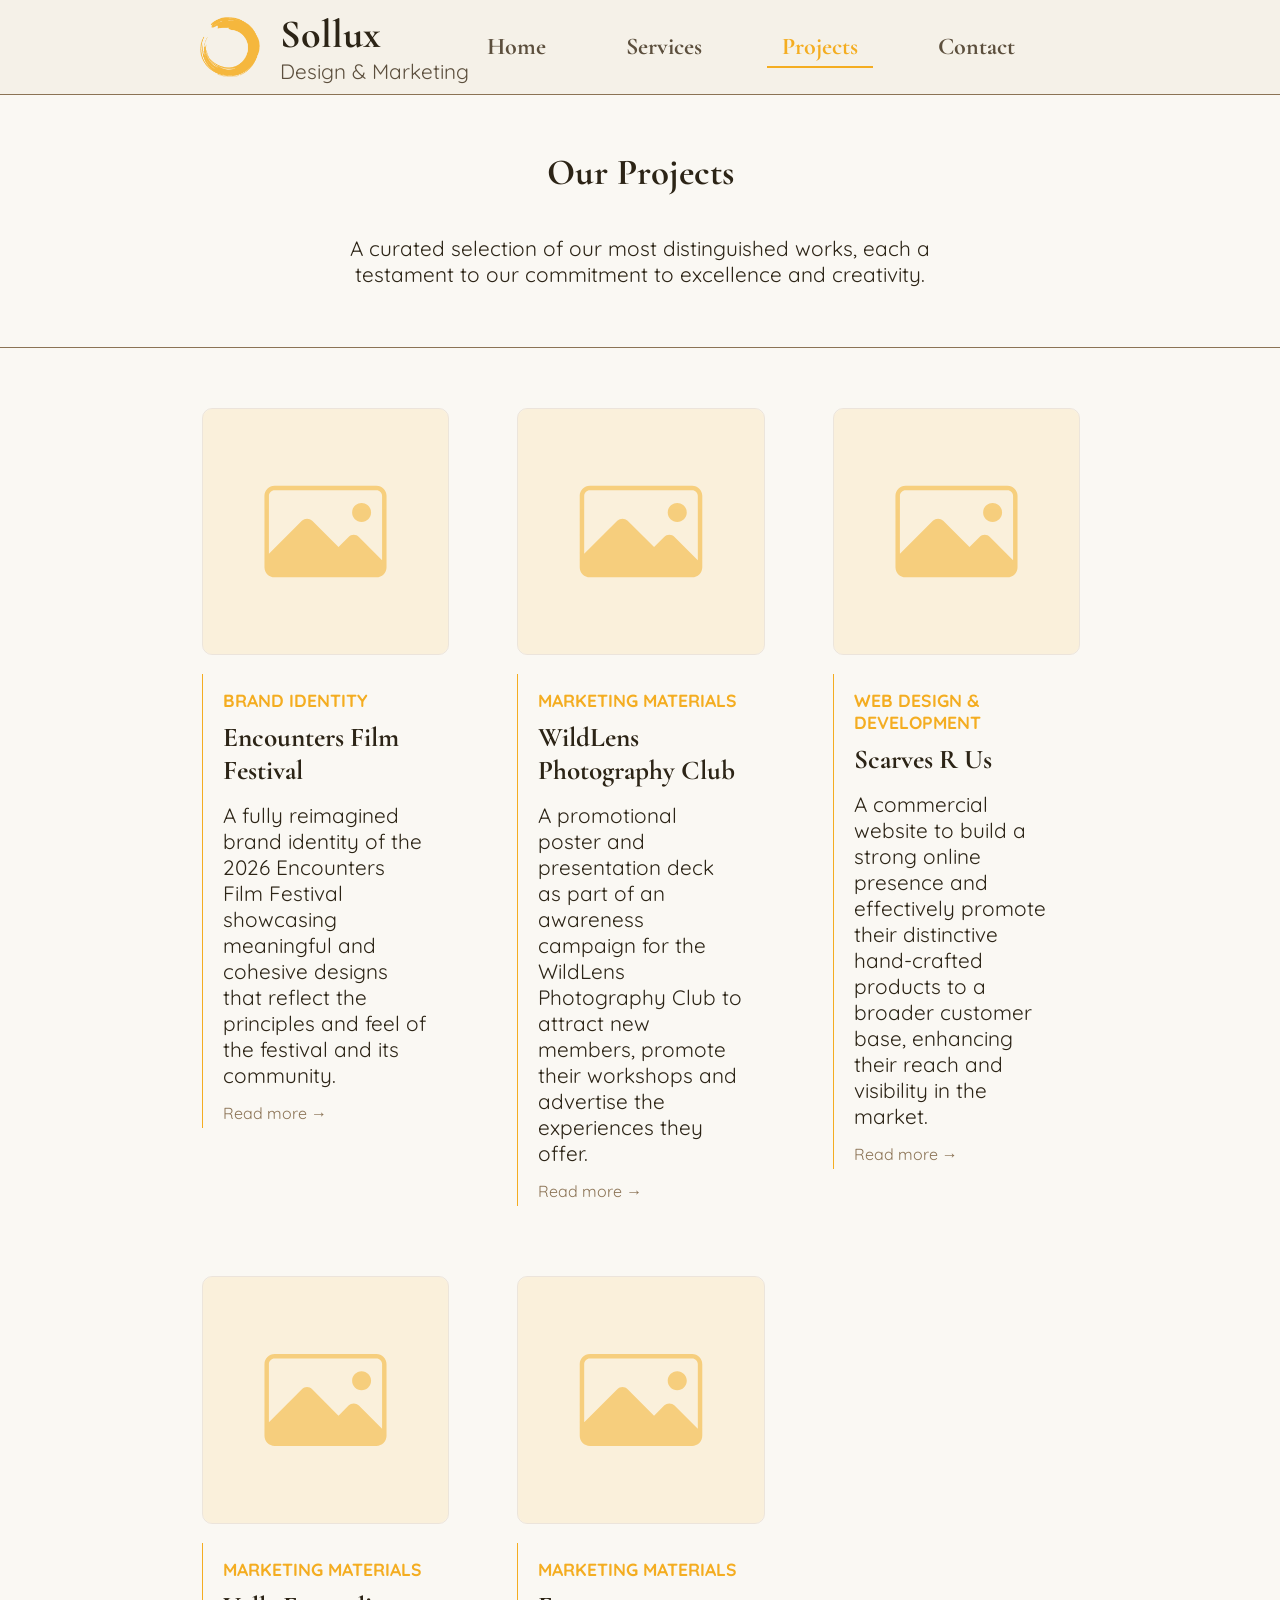
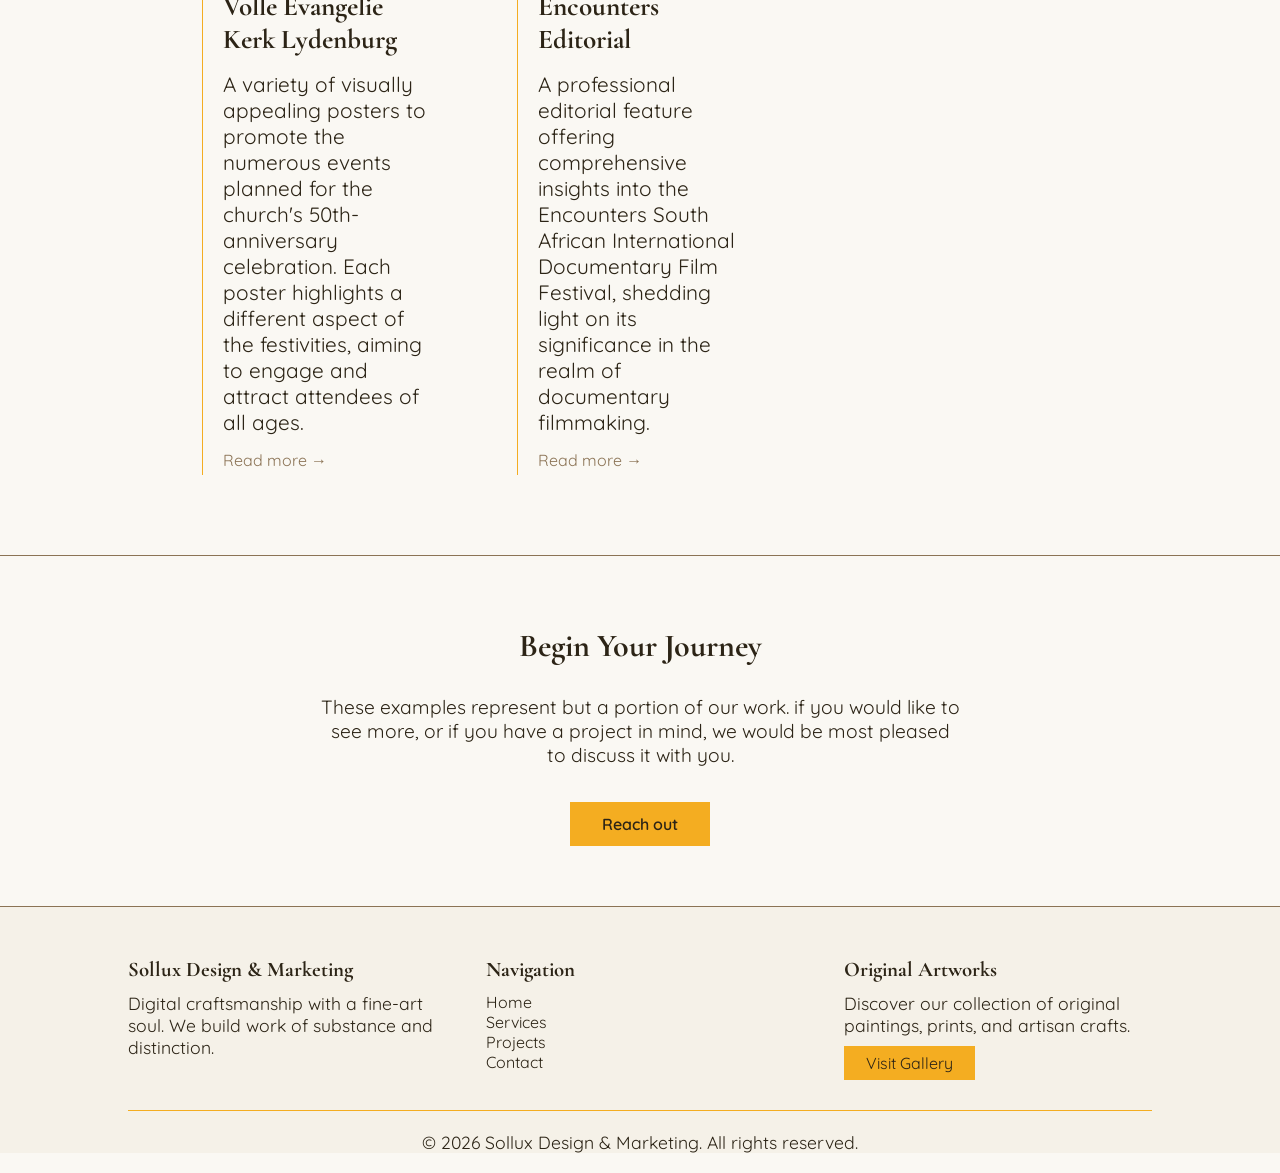
==== projects.html @ 910bec62 "Initial commit" ====
<!DOCTYPE html>
<html lang="en">
<head>
    <meta charset="UTF-8">
    <meta http-equiv="X-UA-Compatible" content="IE=edge">
    <meta name="viewport" content="width=device-width, initial-scale=1.0">
    <title>Projects | Sollux</title>
    <link rel="stylesheet" href="css/styles.css">
    <link rel="stylesheet" href="css/projects.css">
</head>
<body>
    <header>
      <img src="assets/logo.png" alt="SOLLUX logo" class="logo">
      <section>
        <h1>Sollux</h1>
        <h2>Design & Marketing</h2>
      </section>
      <nav> 
        <a href="index.html">Home</a>
        <a href="services.html">Services</a>
        <a href="projects.html" class="active">Projects</a>
        <a href="contact.html">Contact</a>
      </nav>
    </header>
    <main>
        <section class="projects-overview">
            <h1>Our Projects</h1>
            <p>A curated selection of our most distinguished works, each a testament to our commitment to excellence and creativity.</p>
        </section>
        <div class="divider"></div>

        <section class="project-gallery">
            <div class="project-item">
                <img src="assets/placeholder.svg" alt="Project 1">
                <div>
                    <h3>Brand Identity</h3>
                    <h2>Encounters Film Festival</h2>
                    <p>
                        A fully reimagined brand identity of the 2026 Encounters Film Festival showcasing meaningful and cohesive designs that reflect the principles and feel of the festival and its community.
                    </p>
                    <a href="" class="button">Read more →</a>
                </div>
            </div>
            <div class="project-item">
                <img src="assets/placeholder.svg" alt="Project 2">
                <div>
                    <h3>Marketing Materials</h3>
                    <h2>WildLens Photography Club</h2>
                    <p>
                        A promotional poster and presentation deck as part of an awareness campaign for the WildLens Photography Club to attract new members, promote their workshops and advertise the experiences they offer.
                    </p>
                    <a href="" class="button">Read more →</a>
                </div>
            </div>
            <div class="project-item">
                <img src="assets/placeholder.svg" alt="Project 3">
                <div>
                    <h3>Web Design & Development</h3>
                    <h2>Scarves R Us</h2>
                    <p>
                        A commercial website to build a strong online presence and effectively promote their distinctive hand-crafted products to a broader customer base, enhancing their reach and visibility in the market. 
                    </p>
                    <a href="" class="button">Read more →</a>
                </div>
            </div>
            <div class="project-item">
                <img src="assets/placeholder.svg" alt="Project 4">
                <div>
                    <h3>Marketing Materials</h3>
                    <h2>Volle Evangelie Kerk Lydenburg</h2>
                    <p>
                        A variety of visually appealing posters to promote the numerous events planned for the church's 50th-anniversary celebration. Each poster highlights a different aspect of the festivities, aiming to engage and attract attendees of all ages.
                    </p>
                    <a href="" class="button">Read more →</a>
                </div>
            </div>
            <div class="project-item">
                <img src="assets/placeholder.svg" alt="Project 5">
                <div>
                    <h3>Marketing Materials</h3>
                    <h2>Encounters Editorial</h2>
                    <p>A professional editorial feature offering comprehensive insights into the Encounters South African International Documentary Film Festival, shedding light on its significance in the realm of documentary filmmaking.</p>
                    <a href="" class="button">Read more →</a>
                </div>
            </div>
        </section>
        <div class="divider"></div>

        <section id="contact">
            <h2>Begin Your Journey</h2>
            <p>
                These examples represent but a portion of our work. if you would like to see more, or if you have a project in mind, we would be most pleased to discuss it with you.
            </p>
            <a href="contact.html" class="cta-button">Reach out</a>
        </section>

    </main>
    <footer>
      <section>
        <div>
          <h3>Sollux Design & Marketing</h3>
          <p>Digital craftsmanship with a fine-art soul. We build work of substance and distinction.</p>
        </div>
        <div>
          <h3>Navigation</h3>
          <div id="nav">
            <a href="index.html" class="active">Home</a>
            <a href="services.html">Services</a>
            <a href="projects.html">Projects</a>
            <a href="contact.html">Contact</a>
          </div>
          
        </div>
        <div>
          <h3>Original Artworks</h3>
          <p>Discover our collection of original paintings, prints, and artisan crafts.</p>
          <a href="solluxart.co.za" class="cta-button">Visit Gallery</a>
        </div>
      </section>
      <section id="copy">
        <p>&copy; 2026 Sollux Design & Marketing. All rights reserved.</p>  
      </section>
    </footer>
</body>
</html>
---- css/styles.css ----
@import url('https://fonts.googleapis.com/css2?family=Cormorant+Garamond:ital,wght@0,300..700;1,300..700&family=Quicksand:wght@300..700&display=swap');

:root {
    --golden-yellow: #f4ad21;
    --warm-cream: #F5F1E8;
    --off-white: #FAF8F3;
    --dark-brown: #2C2416;
    --medium-brown: #3D3425;
    --muted-brown: #5C4F3D;
    --taupe: #8B7355;
    --primary-font: 'Cormorant Garamond', serif;
    --secondary-font: 'Quicksand', serif;
}

* {
    margin: 0;
    padding: 0;
    font-family: var(--secondary-font);
    color: var(--dark-brown);
}

h1, h2, h3 {
    font-family: var(--primary-font);
}

html {
    background-color: var(--off-white);
    color: var(--dark-brown);
}

header {
    display: flex;
    align-items: center;
    position: fixed;
    top: 0;
    z-index: 1000;
    width: calc(100% - 400px);
    padding: 10px 200px;
    background-color: var(--warm-cream);
    border-bottom: 1px solid var(--taupe);
}

.logo {
    width: 60px;
    height: 60px;
}

header h1, header h2 {
    padding-left: 20px;
}

header h1 {
    font-size: 2.5rem;
}

header h2 {
    font-size: 1.3rem;
    font-weight: normal;
    font-family: var(--secondary-font);
    color: var(--muted-brown);
}

nav {
    margin-left: auto;
    display: flex;
    margin-right: 50px;
    gap: 50px;
}

nav a {
    font-family: var(--primary-font);
    color: var(--muted-brown);
    text-decoration: none;
    font-size: 1.5rem;
    font-weight: 700;
    padding: 5px 15px;
    transition: all 0.3s ease;
}

nav a:hover {
    color: var(--dark-brown);
}

nav a.active {
    color: var(--golden-yellow);
    border-bottom: 2px solid var(--golden-yellow);
}


footer {
    background-color: var(--warm-cream);
    border-top: 1px solid var(--taupe);
    padding: 50px 0px 0;
    width: 100%;
}

footer section {
    display: grid;
    grid-template-columns: 1fr 1fr 1fr;
    width: 80%;
    margin: 0 auto;
    gap: 50px;
}

footer h3 {
    font-size: 1.3rem;
    margin-bottom: 10px;
}

footer section p {
    font-size: 1.1rem;
}

footer #nav {
    display: flex;
    flex-direction: column;
}

footer #nav a {
    color: var(--dark-brown);
    text-decoration: none;
}

footer #copy {
    display: block;
    text-align: center;
    margin: 20px auto;
    padding: 20px 0 0;
    max-width: 90%;
    border-top: 1px solid var(--golden-yellow);
    font-size: 0.9rem;
}

.cta-button {
    display: inline-block;
    margin: 10px 0;
    padding: 5px 20px;
    color: var(--dark-brown);
    border: 2px solid var(--golden-yellow);
    background-color: var(--golden-yellow);
    text-decoration: none;
    transition: all 0.3s ease;
}

.cta-button:hover {
    transform: translateY(-2px);
    box-shadow: 0 2px 2px var(--taupe);
}

.cta-button-2 {
    display: inline-block;
    margin: 10px 0;
    padding: 5px 20px;
    color: var(--dark-brown);
    border: 2px solid var(--golden-yellow);
    text-decoration: none;
    transition: all 0.3s ease;
}

.cta-button-2:hover {
    transform: translateY(-2px);
    box-shadow: 0 2px 2px var(--taupe);
}
---- css/projects.css ----
@import url('https://fonts.googleapis.com/css2?family=Cormorant+Garamond:ital,wght@0,300..700;1,300..700&family=Quicksand:wght@300..700&display=swap');

:root {
    --golden-yellow: #f4ad21;
    --warm-cream: #F5F1E8;
    --off-white: #FAF8F3;
    --dark-brown: #2C2416;
    --medium-brown: #3D3425;
    --muted-brown: #5C4F3D;
    --taupe: #8B7355;
    --primary-font: 'Cormorant Garamond', serif;
    --secondary-font: 'Quicksand', serif;
}

main {
    display: flex;
    flex-direction: column;
    justify-content: space-between;
    margin: 150px auto 0;
    max-width: 100%;
}

.projects-overview {
    text-align: center;
    max-width: 50%;
    margin: 0px auto;
}

.projects-overview h1 {
    font-size: 2.3rem;
    margin-bottom: 40px;
}

.projects-overview p {
    font-size: 1.3rem;
    margin-bottom: 40px;
}

.divider {
    border-bottom: 1px solid var(--taupe);
    margin-top: 20px;
    margin-bottom: 50px;
    width: 100%;
}

.project-gallery {
    display: grid;
    grid-template-columns: repeat(3, minmax(250px, 1fr));
    gap: 50px;
    max-width: 70%;
    margin: 0 auto 50px;
}

.project-item {
    background-color: var(--dark-color);
    color: var(--light-color);
    padding: 10px;
    border-radius: 10px;
    transition: all 0.3s ease;
}


.project-item img {
    width: 100%;
    height: auto;
    border-radius: 10px;
    background-color: var(--dark-color);
    border: 1px solid #e6dbd0aa;
}

.project-item div {
    border-left: 1px solid var(--golden-yellow);
    padding: 5px 20px;
    margin-top: 15px;
}

.project-item h3 {
    font-size: 1.1rem;
    margin: 10px 0 0 0;
    text-transform: uppercase;
    color: var(--golden-yellow);
    font-family: var(--secondary-font);
}

.project-item h2 {
    font-size: 1.7rem;
    margin: 10px 0 15px 0;
}

.project-item p {
    font-size: 1.3rem;
    margin: 0;
}

.button {
    margin-top: 15px;
    display: inline-block;
    text-decoration: none;
    color: var(--taupe);
    transition: all 0.3s ease;
}

.button:hover {
    color: var(--golden-yellow);
    transform: translateY(-2px);
}

#contact {
    text-align: center;
    max-width: 50%;
    margin: 20px auto;
}

#contact h2 {
    font-size: 2rem;
    margin-bottom: 30px;
}

#contact p {
    font-size: 1.2rem;
    margin-bottom: 20px;

}

#contact a {
    font-size: 1rem;
    margin: 15px 20px 40px;
    padding: 10px 30px;
    font-weight: 600;
}
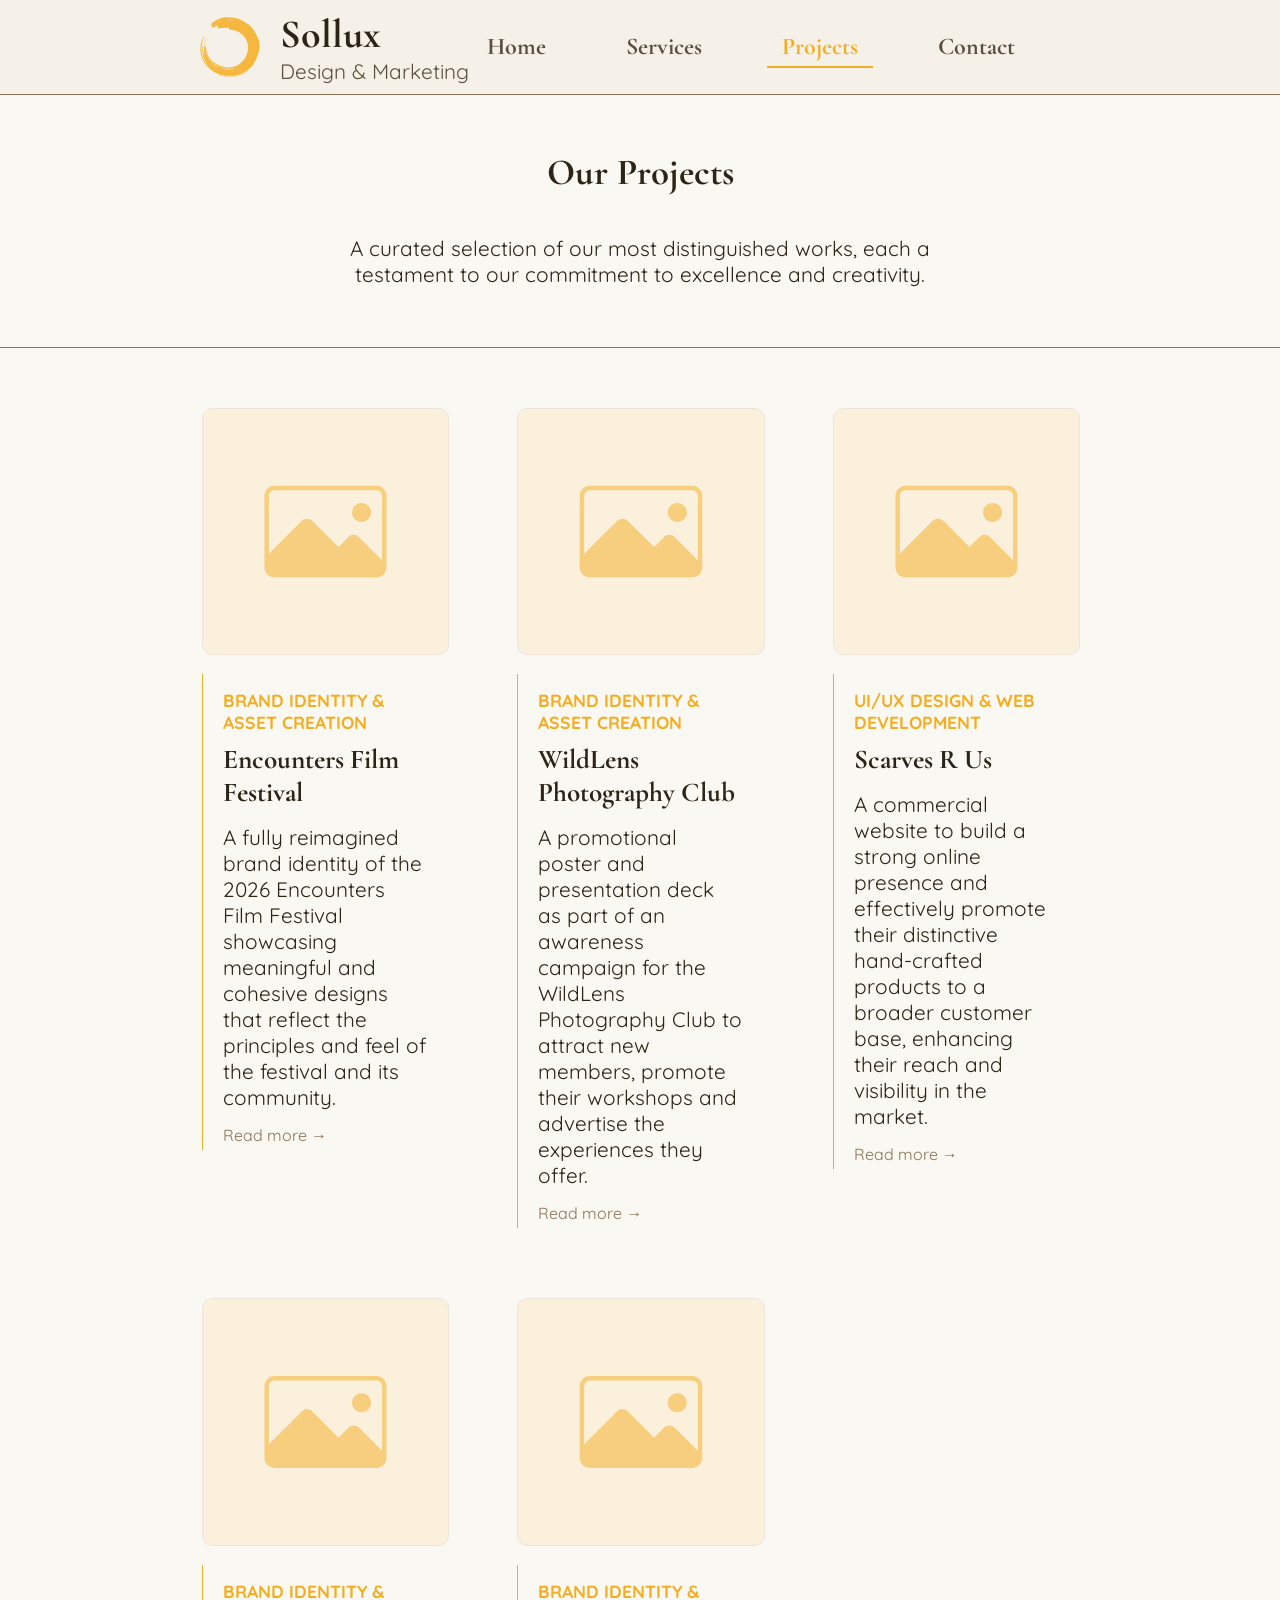
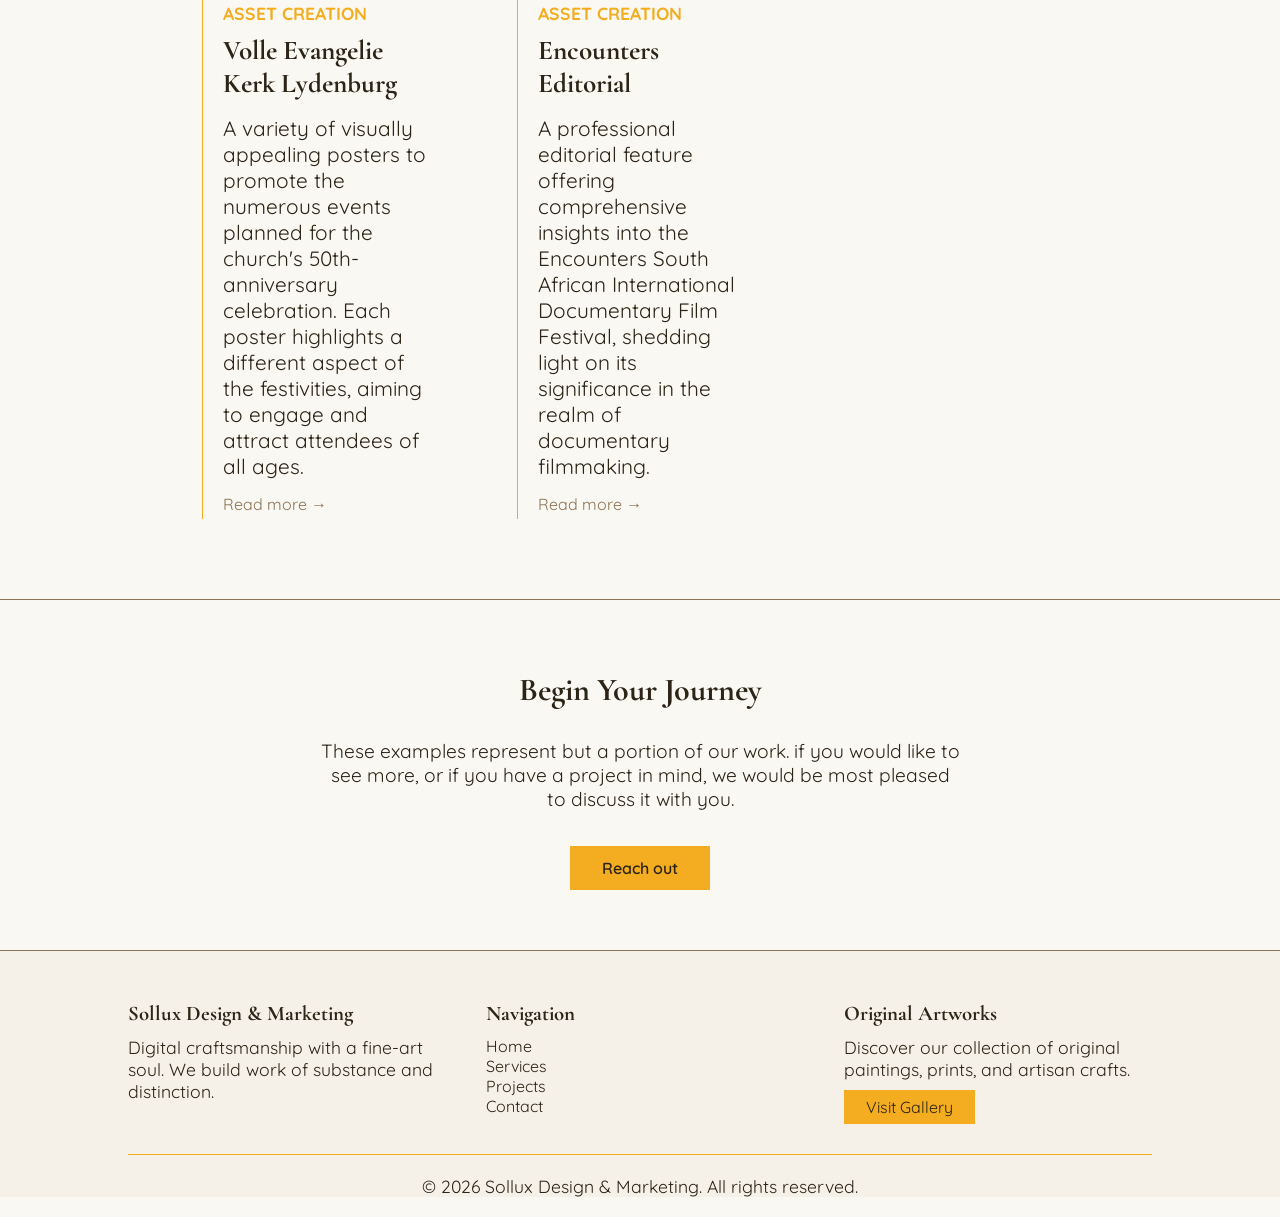
==== commit f5d45c9c: "Services" ====
--- a/projects.html
+++ b/projects.html
@@ -33,7 +33,7 @@
             <div class="project-item">
                 <img src="assets/placeholder.svg" alt="Project 1">
                 <div>
-                    <h3>Brand Identity</h3>
+                    <h3>Brand Identity & Asset Creation</h3>
                     <h2>Encounters Film Festival</h2>
                     <p>
                         A fully reimagined brand identity of the 2026 Encounters Film Festival showcasing meaningful and cohesive designs that reflect the principles and feel of the festival and its community.
@@ -44,7 +44,7 @@
             <div class="project-item">
                 <img src="assets/placeholder.svg" alt="Project 2">
                 <div>
-                    <h3>Marketing Materials</h3>
+                    <h3>Brand Identity & Asset Creation</h3>
                     <h2>WildLens Photography Club</h2>
                     <p>
                         A promotional poster and presentation deck as part of an awareness campaign for the WildLens Photography Club to attract new members, promote their workshops and advertise the experiences they offer.
@@ -55,7 +55,7 @@
             <div class="project-item">
                 <img src="assets/placeholder.svg" alt="Project 3">
                 <div>
-                    <h3>Web Design & Development</h3>
+                    <h3>UI/UX Design & Web Development</h3>
                     <h2>Scarves R Us</h2>
                     <p>
                         A commercial website to build a strong online presence and effectively promote their distinctive hand-crafted products to a broader customer base, enhancing their reach and visibility in the market. 
@@ -66,7 +66,7 @@
             <div class="project-item">
                 <img src="assets/placeholder.svg" alt="Project 4">
                 <div>
-                    <h3>Marketing Materials</h3>
+                    <h3>Brand Identity & Asset Creation</h3>
                     <h2>Volle Evangelie Kerk Lydenburg</h2>
                     <p>
                         A variety of visually appealing posters to promote the numerous events planned for the church's 50th-anniversary celebration. Each poster highlights a different aspect of the festivities, aiming to engage and attract attendees of all ages.
@@ -77,7 +77,7 @@
             <div class="project-item">
                 <img src="assets/placeholder.svg" alt="Project 5">
                 <div>
-                    <h3>Marketing Materials</h3>
+                    <h3>Brand Identity & Asset Creation</h3>
                     <h2>Encounters Editorial</h2>
                     <p>A professional editorial feature offering comprehensive insights into the Encounters South African International Documentary Film Festival, shedding light on its significance in the realm of documentary filmmaking.</p>
                     <a href="" class="button">Read more →</a>
